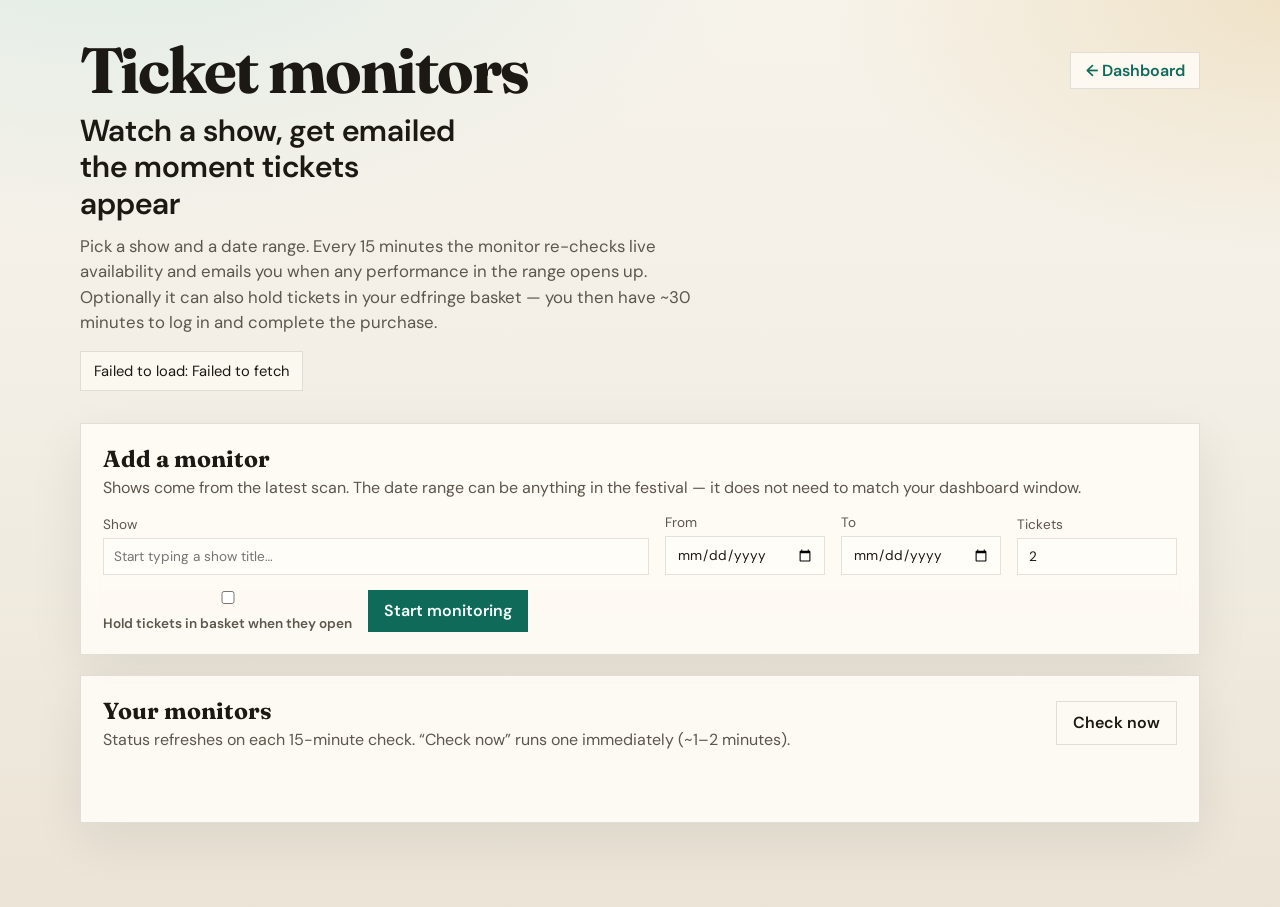
==== frontend/monitors.html @ 5736daee "Add show monitors: date-range availability alerts + optional basket hold - fringe_lib/monitors.py: M" ====
<!DOCTYPE html>
<html lang="en">
  <head>
    <meta charset="utf-8" />
    <meta name="viewport" content="width=device-width, initial-scale=1" />
    <title>Fringe Monitor — Ticket monitors</title>
    <link rel="preconnect" href="https://fonts.googleapis.com" />
    <link rel="preconnect" href="https://fonts.gstatic.com" crossorigin />
    <link
      href="https://fonts.googleapis.com/css2?family=DM+Sans:ital,opsz,wght@0,9..40,400;0,9..40,600;0,9..40,700;1,9..40,400&family=Fraunces:opsz,wght@9..144,600;9..144,700&display=swap"
      rel="stylesheet"
    />
    <link rel="stylesheet" href="./styles.css" />
    <script src="./config.js"></script>
  </head>
  <body>
    <div class="page">
      <header class="hero">
        <div class="hero-top">
          <p class="brand">Ticket monitors</p>
          <a class="back-link" href="./index.html">← Dashboard</a>
        </div>
        <h1>Watch a show, get emailed the moment tickets appear</h1>
        <p class="lede">
          Pick a show and a date range. Every 15 minutes the monitor re-checks live
          availability and emails you when any performance in the range opens up.
          Optionally it can also hold tickets in your edfringe basket — you then have
          ~30 minutes to log in and complete the purchase.
        </p>
        <div class="meta" id="monitor-meta">Loading monitors…</div>
      </header>

      <div id="creds-banner" class="creds-banner" hidden>
        ⚠️ Ticket holds are enabled on a monitor, but edfringe credentials are not
        configured on the server — alerts will still be emailed, holds will be
        skipped. See the README for the one-time <code>aws ssm put-parameter</code> setup.
      </div>

      <section class="panel" aria-labelledby="add-monitor-heading">
        <div class="panel-head">
          <h2 id="add-monitor-heading">Add a monitor</h2>
          <p>
            Shows come from the latest scan. The date range can be anything in the
            festival — it does not need to match your dashboard window.
          </p>
        </div>
        <form id="monitor-form" class="config-form">
          <label class="monitor-show-label">
            Show
            <input
              type="text"
              id="monitor-show"
              list="monitor-show-list"
              placeholder="Start typing a show title…"
              autocomplete="off"
              required
            />
            <datalist id="monitor-show-list"></datalist>
          </label>
          <label>
            From
            <input type="date" id="monitor-start" required />
          </label>
          <label>
            To
            <input type="date" id="monitor-end" required />
          </label>
          <label>
            Tickets
            <input type="number" id="monitor-qty" min="1" max="6" value="2" />
          </label>
          <label class="hold-check">
            <input type="checkbox" id="monitor-hold" />
            Hold tickets in basket when they open
          </label>
          <button type="submit">Start monitoring</button>
          <span id="monitor-form-status" class="status" role="status"></span>
        </form>
      </section>

      <section class="panel" aria-labelledby="monitors-heading">
        <div class="panel-head">
          <div class="panel-head-row">
            <div>
              <h2 id="monitors-heading">Your monitors</h2>
              <p>
                Status refreshes on each 15-minute check. “Check now” runs one
                immediately (~1–2 minutes).
              </p>
            </div>
            <button type="button" id="check-now-btn" class="btn-secondary">Check now</button>
          </div>
        </div>
        <div id="monitors-status" class="status"></div>
        <div class="table-wrap">
          <table id="monitors-table" hidden>
            <thead>
              <tr>
                <th>Show</th>
                <th>Date range</th>
                <th>Qty</th>
                <th>Hold</th>
                <th>Availability</th>
                <th>Last check</th>
                <th>Last alert / hold</th>
                <th></th>
              </tr>
            </thead>
            <tbody></tbody>
          </table>
        </div>
      </section>
    </div>
    <script src="./monitors.js"></script>
  </body>
</html>
---- frontend/styles.css ----
:root {
  --ink: #1c1915;
  --muted: #5c564c;
  --paper: #f3efe6;
  --panel: rgba(255, 252, 246, 0.88);
  --line: rgba(28, 25, 21, 0.12);
  --accent: #0f6a5a;
  --accent-soft: #d7efe9;
  --warn: #8a4b12;
  --danger: #8b2430;
  --danger-soft: #f5d7db;
  --ok: #1f6b3a;
  --shadow: 0 18px 50px rgba(28, 25, 21, 0.08);
  --font-display: "Fraunces", Georgia, serif;
  --font-body: "DM Sans", sans-serif;
}

* {
  box-sizing: border-box;
}

body {
  margin: 0;
  color: var(--ink);
  font-family: var(--font-body);
  background:
    radial-gradient(1200px 600px at 10% -10%, #dfece7 0%, transparent 55%),
    radial-gradient(900px 500px at 100% 0%, #efe2c8 0%, transparent 50%),
    linear-gradient(180deg, #f7f3ea 0%, var(--paper) 40%, #ebe4d6 100%);
  min-height: 100vh;
}

.page {
  width: min(1120px, calc(100% - 2rem));
  margin: 0 auto;
  padding: 2.5rem 0 4rem;
}

.hero {
  margin-bottom: 2rem;
}

.hero-top {
  display: flex;
  flex-wrap: wrap;
  align-items: flex-start;
  justify-content: space-between;
  gap: 0.85rem 1.25rem;
  margin-bottom: 0.75rem;
}

.brand {
  margin: 0;
  font-family: var(--font-display);
  font-size: clamp(2.4rem, 6vw, 4rem);
  font-weight: 700;
  letter-spacing: -0.03em;
  line-height: 0.95;
}

.user-switcher {
  display: inline-flex;
  border: 1px solid var(--line);
  background: rgba(255, 252, 246, 0.85);
  align-self: center;
}

.user-btn {
  appearance: none;
  border: none;
  background: transparent;
  color: var(--muted);
  padding: 0.45rem 0.9rem;
  cursor: pointer;
  font-weight: 600;
  font-size: 0.92rem;
}

.user-btn + .user-btn {
  border-left: 1px solid var(--line);
}

.user-btn:hover {
  filter: none;
  color: var(--ink);
  background: rgba(15, 106, 90, 0.06);
}

.user-btn[aria-pressed="true"] {
  background: var(--accent);
  color: #f7fffc;
}

.user-btn[aria-pressed="true"]:hover {
  filter: brightness(1.05);
  color: #f7fffc;
}

.hero h1 {
  margin: 0 0 0.75rem;
  max-width: 18ch;
  font-size: clamp(1.35rem, 2.6vw, 1.9rem);
  font-weight: 600;
  line-height: 1.2;
}

.lede {
  margin: 0 0 1rem;
  max-width: 52ch;
  color: var(--muted);
  font-size: 1.05rem;
  line-height: 1.5;
}

.meta {
  display: inline-flex;
  gap: 0.75rem;
  flex-wrap: wrap;
  padding: 0.55rem 0.8rem;
  border: 1px solid var(--line);
  background: rgba(255, 252, 246, 0.7);
  font-size: 0.92rem;
}

.panel {
  background: var(--panel);
  border: 1px solid var(--line);
  box-shadow: var(--shadow);
  padding: 1.25rem 1.35rem 1.4rem;
  margin-bottom: 1.25rem;
  backdrop-filter: blur(8px);
}

.panel-head h2 {
  margin: 0 0 0.25rem;
  font-family: var(--font-display);
  font-size: 1.45rem;
}

.panel-head p {
  margin: 0 0 1rem;
  color: var(--muted);
}

.panel-head-row {
  display: flex;
  flex-wrap: wrap;
  align-items: flex-start;
  justify-content: space-between;
  gap: 0.75rem 1rem;
  margin-bottom: 1rem;
}

.panel-head-row .panel-head,
.panel-head-row > div {
  min-width: 0;
  flex: 1 1 16rem;
}

.panel-head-row > button {
  flex: 0 0 auto;
  align-self: center;
}

.panel-head-row p {
  margin-bottom: 0;
}

.config-form,
.filters {
  display: flex;
  flex-wrap: wrap;
  gap: 0.85rem 1rem;
  align-items: end;
}

label {
  display: grid;
  gap: 0.35rem;
  font-size: 0.85rem;
  color: var(--muted);
}

input,
select,
button {
  font: inherit;
}

input,
select {
  min-width: 10rem;
  padding: 0.55rem 0.65rem;
  border: 1px solid var(--line);
  background: #fffdf8;
  color: var(--ink);
}

button,
.file-label {
  appearance: none;
  border: none;
  background: var(--accent);
  color: #f7fffc;
  padding: 0.65rem 1rem;
  cursor: pointer;
  font-weight: 600;
}

button:hover,
.file-label:hover {
  filter: brightness(1.05);
}

button:disabled,
button:disabled:hover {
  opacity: 0.45;
  filter: none;
  cursor: not-allowed;
}

.btn-secondary {
  background: transparent;
  color: var(--ink);
  border: 1px solid var(--line);
}

.btn-secondary:hover {
  filter: none;
  background: rgba(15, 106, 90, 0.08);
}

.confirm-dialog {
  border: 1px solid var(--line);
  background: #fffdf8;
  color: var(--ink);
  padding: 0;
  max-width: min(28rem, calc(100vw - 2rem));
  box-shadow: var(--shadow);
}

.confirm-dialog::backdrop {
  background: rgba(28, 25, 21, 0.45);
}

.confirm-dialog-form {
  display: grid;
  gap: 0.85rem;
  padding: 1.25rem 1.35rem 1.35rem;
}

.confirm-dialog h3 {
  margin: 0;
  font-family: var(--font-display);
  font-size: 1.35rem;
}

.confirm-dialog p {
  margin: 0;
  color: var(--muted);
  line-height: 1.45;
}

.confirm-check {
  display: flex;
  align-items: flex-start;
  gap: 0.55rem;
  color: var(--ink);
  font-size: 0.95rem;
}

.confirm-check input {
  min-width: 0;
  width: auto;
  margin-top: 0.2rem;
}

.confirm-actions {
  display: flex;
  flex-wrap: wrap;
  gap: 0.65rem;
  justify-content: flex-end;
  margin-top: 0.25rem;
}

.booking-dialog {
  max-width: min(26rem, calc(100vw - 2rem));
}

.booking-dialog .confirm-dialog-form {
  gap: 0.75rem;
}

.booking-dialog label {
  width: 100%;
}

.booking-dialog input[type="text"],
.booking-dialog input[type="date"],
.booking-dialog input[type="number"] {
  width: 100%;
  min-width: 0;
}

.optional {
  font-weight: 400;
  color: var(--muted);
}

.deal-fieldset {
  margin: 0;
  padding: 0.65rem 0.75rem 0.75rem;
  border: 1px solid var(--line);
  background: rgba(255, 253, 248, 0.6);
}

.deal-fieldset legend {
  padding: 0 0.25rem;
  font-size: 0.85rem;
  color: var(--muted);
}

.deal-checks {
  display: flex;
  flex-wrap: wrap;
  gap: 0.45rem 0.75rem;
}

.deal-check {
  display: inline-flex;
  align-items: center;
  gap: 0.35rem;
  margin: 0;
  color: var(--ink);
  font-size: 0.9rem;
  cursor: pointer;
}

.deal-check input {
  min-width: 0;
  width: auto;
  margin: 0;
}

.field-hint {
  margin: 0.55rem 0 0;
  color: var(--muted);
  font-size: 0.82rem;
  line-height: 1.35;
}

.btn-link {
  appearance: none;
  border: none;
  background: transparent;
  color: var(--accent);
  padding: 0;
  margin: 0;
  cursor: pointer;
  font: inherit;
  font-weight: 600;
  text-decoration: underline;
  text-underline-offset: 0.12em;
}

.btn-link:hover {
  filter: brightness(0.9);
}

.btn-link.danger {
  color: var(--danger);
}

.btn-row {
  display: inline-flex;
  flex-wrap: wrap;
  gap: 0.55rem 0.75rem;
  align-items: center;
}

.pill.booked {
  background: #e4ebe8;
  color: var(--accent);
}

.booked-price {
  font-variant-numeric: tabular-nums;
  font-weight: 600;
  white-space: nowrap;
}

.booked-empty {
  color: var(--muted);
  font-size: 0.92rem;
}

.file-label {
  display: inline-block;
  width: fit-content;
}

.file-label input {
  display: none;
}

.status {
  min-height: 1.25rem;
  color: var(--muted);
  font-size: 0.92rem;
  align-self: center;
}

.table-wrap {
  overflow-x: auto;
  margin-top: 0.85rem;
}

table {
  width: 100%;
  border-collapse: collapse;
  font-size: 0.92rem;
}

th,
td {
  text-align: left;
  padding: 0.65rem 0.55rem;
  border-bottom: 1px solid var(--line);
  vertical-align: top;
}

th {
  color: var(--muted);
  font-weight: 600;
  font-size: 0.8rem;
  text-transform: uppercase;
  letter-spacing: 0.04em;
}

a {
  color: var(--accent);
}

.pill {
  display: inline-block;
  padding: 0.15rem 0.45rem;
  font-size: 0.8rem;
  font-weight: 600;
}

.pill.sold_out {
  background: var(--danger-soft);
  color: var(--danger);
}

.pill.nearly_sold_out {
  background: #f3e2c8;
  color: var(--warn);
}

.pill.available {
  background: var(--accent-soft);
  color: var(--ok);
}

.pill.unknown {
  background: #ece7dc;
  color: var(--muted);
}

.dates {
  max-width: 18rem;
  color: var(--muted);
  font-size: 0.85rem;
}

.remaining {
  max-width: 22rem;
  font-size: 0.82rem;
  line-height: 1.55;
}

.rem {
  display: inline-block;
  margin: 0 0.35rem 0.25rem 0;
  padding: 0.1rem 0.4rem;
  white-space: nowrap;
  font-variant-numeric: tabular-nums;
  font-weight: 600;
}

.rem.sold_out {
  background: var(--danger-soft);
  color: var(--danger);
}

.rem.nearly_sold_out {
  background: #f3e2c8;
  color: var(--warn);
}

.rem.available {
  background: var(--accent-soft);
  color: var(--ok);
}

.rem.unknown {
  background: #ece7dc;
  color: var(--muted);
}

.rem .rem-count {
  margin-left: 0.2rem;
  font-size: 0.78em;
  font-weight: 700;
  opacity: 0.75;
}

.deals {
  max-width: 18rem;
  font-size: 0.82rem;
  line-height: 1.55;
}

.deal {
  display: inline-flex;
  align-items: center;
  flex-wrap: wrap;
  gap: 0.2rem;
  margin: 0 0.35rem 0.25rem 0;
  padding: 0.1rem 0.35rem;
  background: rgba(15, 106, 90, 0.08);
  border: 1px solid rgba(15, 106, 90, 0.18);
  white-space: nowrap;
}

.deal-date {
  font-weight: 600;
  font-variant-numeric: tabular-nums;
  color: var(--ink);
}

.deal-tag {
  font-size: 0.78em;
  font-weight: 700;
  letter-spacing: 0.02em;
  color: var(--accent);
}

.rem-group {
  display: inline-block;
  vertical-align: top;
  margin: 0 0.35rem 0.25rem 0;
}

.rem-group > summary {
  display: inline-block;
  margin: 0;
  list-style: none;
  cursor: pointer;
  user-select: none;
}

.rem-group > summary::-webkit-details-marker {
  display: none;
}

.rem-group > summary::after {
  content: "▾";
  margin-left: 0.25rem;
  font-size: 0.7em;
  opacity: 0.65;
}

.rem-group[open] > summary::after {
  content: "▴";
}

.rem-perfs {
  display: flex;
  flex-direction: column;
  align-items: flex-start;
  gap: 0.15rem;
  margin: 0.25rem 0 0.35rem;
  padding-left: 0.15rem;
}

.rem-perfs .rem {
  margin: 0;
}

.th-hint {
  font-weight: 500;
  color: var(--muted);
  font-size: 0.85em;
}

.trend-cell {
  white-space: nowrap;
  font-variant-numeric: tabular-nums;
}

.trend {
  display: inline-flex;
  align-items: center;
  gap: 0.35rem;
  font-size: 0.85rem;
  font-weight: 600;
}

.trend.muted {
  color: var(--muted);
  font-weight: 500;
}

.trend.up {
  color: var(--danger);
}

.trend.down {
  color: var(--ok);
}

.trend.flat {
  color: var(--muted);
}

.trend-spark {
  display: block;
  flex: 0 0 auto;
}

.trend-val {
  white-space: nowrap;
}

@media (max-width: 720px) {
  .page {
    width: min(100% - 1.25rem, 1120px);
    padding-top: 1.5rem;
  }

  input,
  select {
    min-width: 0;
    width: 100%;
  }

  .config-form label,
  .filters label {
    width: 100%;
  }
}

/* Ticket monitors page */
.back-link {
  align-self: center;
  color: var(--accent);
  font-weight: 600;
  text-decoration: none;
  border: 1px solid var(--line);
  background: rgba(255, 252, 246, 0.85);
  padding: 0.45rem 0.9rem;
}

.back-link:hover {
  background: rgba(15, 106, 90, 0.06);
}

.creds-banner {
  border: 1px solid var(--warn);
  background: #f3e2c8;
  color: var(--warn);
  padding: 0.7rem 0.9rem;
  margin-bottom: 1.25rem;
  font-size: 0.95rem;
}

.monitor-show-label {
  min-width: 18rem;
  flex: 1 1 18rem;
}

.hold-check {
  flex-direction: row !important;
  align-items: center;
  gap: 0.45rem;
  font-weight: 600;
}

.monitor-paused {
  opacity: 0.55;
}
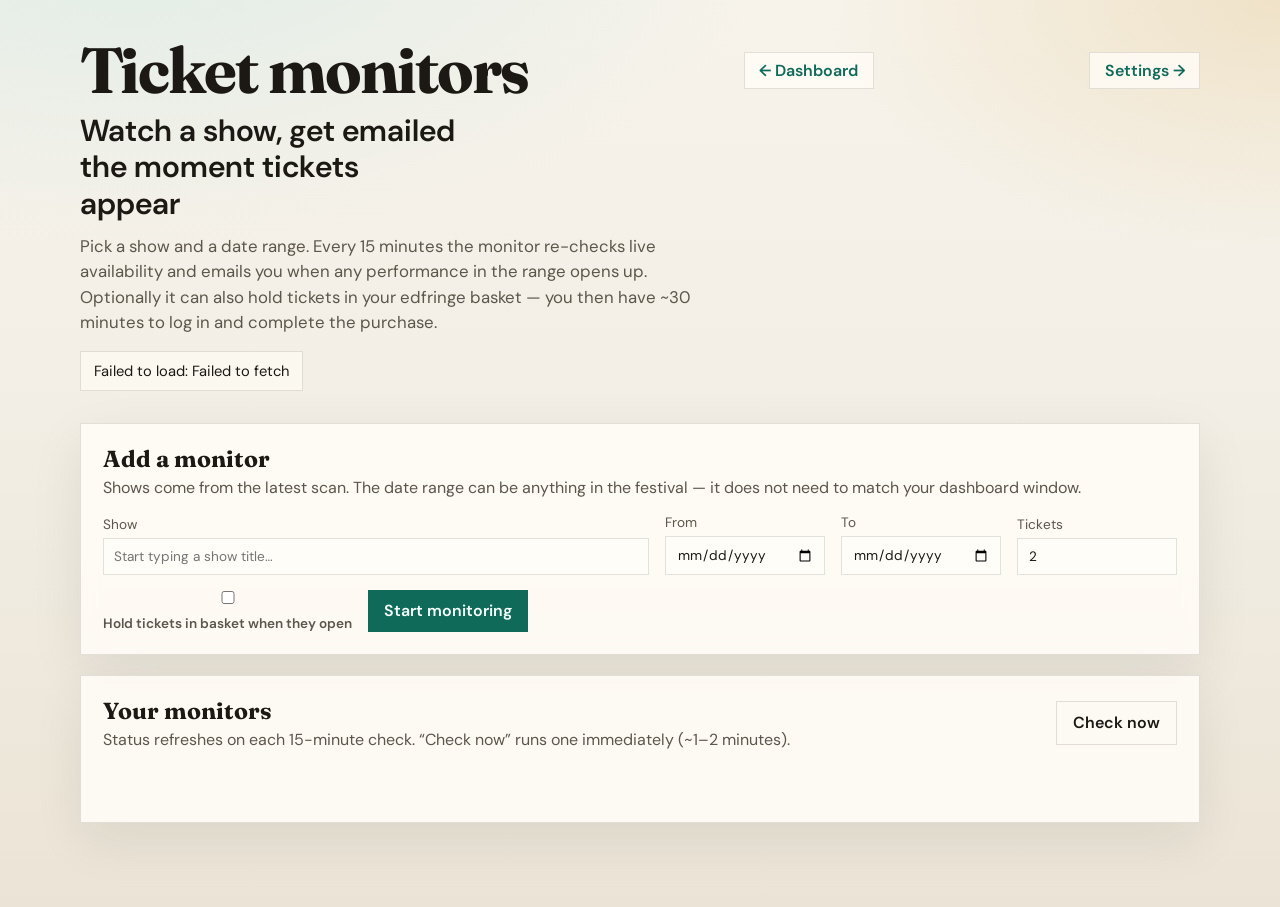
==== commit 9365b1c3: "Add PlanMyFringe account sync: schedule/wishlist import, scores, settings page - fringe_lib/planmyfr" ====
--- a/frontend/monitors.html
+++ b/frontend/monitors.html
@@ -19,6 +19,7 @@
         <div class="hero-top">
           <p class="brand">Ticket monitors</p>
           <a class="back-link" href="./index.html">← Dashboard</a>
+          <a class="back-link" href="./settings.html">Settings →</a>
         </div>
         <h1>Watch a show, get emailed the moment tickets appear</h1>
         <p class="lede">
--- a/frontend/styles.css
+++ b/frontend/styles.css
@@ -112,6 +112,25 @@
   line-height: 1.5;
 }
 
+.hero-actions {
+  display: flex;
+  align-items: center;
+  gap: 0.75rem;
+  flex-wrap: wrap;
+  margin: 0 0 1rem;
+}
+
+.sync-btn {
+  font-size: 1.05rem;
+  padding: 0.8rem 1.5rem;
+  letter-spacing: 0.01em;
+}
+
+.pill.score {
+  background: #efe6f7;
+  color: #6b3fa0;
+}
+
 .meta {
   display: inline-flex;
   gap: 0.75rem;
@@ -651,43 +670,43 @@
     width: 100%;
   }
 }
-
-/* Ticket monitors page */
-.back-link {
-  align-self: center;
-  color: var(--accent);
-  font-weight: 600;
-  text-decoration: none;
-  border: 1px solid var(--line);
-  background: rgba(255, 252, 246, 0.85);
-  padding: 0.45rem 0.9rem;
-}
-
-.back-link:hover {
-  background: rgba(15, 106, 90, 0.06);
-}
-
-.creds-banner {
-  border: 1px solid var(--warn);
-  background: #f3e2c8;
-  color: var(--warn);
-  padding: 0.7rem 0.9rem;
-  margin-bottom: 1.25rem;
-  font-size: 0.95rem;
-}
-
-.monitor-show-label {
-  min-width: 18rem;
-  flex: 1 1 18rem;
-}
-
-.hold-check {
-  flex-direction: row !important;
-  align-items: center;
-  gap: 0.45rem;
-  font-weight: 600;
-}
-
-.monitor-paused {
-  opacity: 0.55;
-}
+
+/* Ticket monitors page */
+.back-link {
+  align-self: center;
+  color: var(--accent);
+  font-weight: 600;
+  text-decoration: none;
+  border: 1px solid var(--line);
+  background: rgba(255, 252, 246, 0.85);
+  padding: 0.45rem 0.9rem;
+}
+
+.back-link:hover {
+  background: rgba(15, 106, 90, 0.06);
+}
+
+.creds-banner {
+  border: 1px solid var(--warn);
+  background: #f3e2c8;
+  color: var(--warn);
+  padding: 0.7rem 0.9rem;
+  margin-bottom: 1.25rem;
+  font-size: 0.95rem;
+}
+
+.monitor-show-label {
+  min-width: 18rem;
+  flex: 1 1 18rem;
+}
+
+.hold-check {
+  flex-direction: row !important;
+  align-items: center;
+  gap: 0.45rem;
+  font-weight: 600;
+}
+
+.monitor-paused {
+  opacity: 0.55;
+}
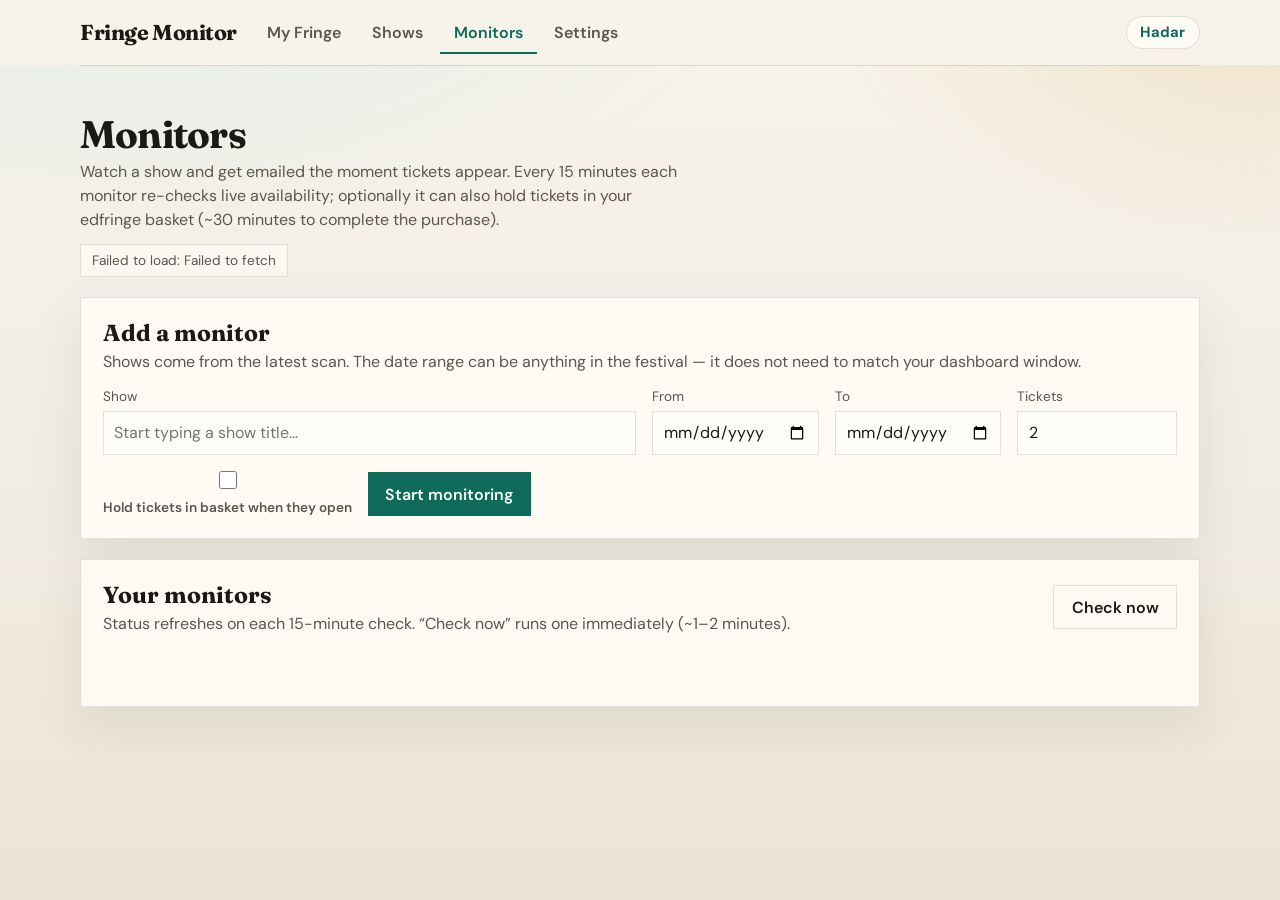
==== commit 9eb9343b: "Redesign UI: My Fringe itinerary, Shows browser, show detail pages, mobile-first nav Frontend restru" ====
--- a/frontend/monitors.html
+++ b/frontend/monitors.html
@@ -3,7 +3,7 @@
   <head>
     <meta charset="utf-8" />
     <meta name="viewport" content="width=device-width, initial-scale=1" />
-    <title>Fringe Monitor — Ticket monitors</title>
+    <title>Fringe Monitor — Monitors</title>
     <link rel="preconnect" href="https://fonts.googleapis.com" />
     <link rel="preconnect" href="https://fonts.gstatic.com" crossorigin />
     <link
@@ -13,20 +13,16 @@
     <link rel="stylesheet" href="./styles.css" />
     <script src="./config.js"></script>
   </head>
-  <body>
+  <body data-nav="monitors" data-page="monitors">
+    <div id="site-nav"></div>
     <div class="page">
-      <header class="hero">
-        <div class="hero-top">
-          <p class="brand">Ticket monitors</p>
-          <a class="back-link" href="./index.html">← Dashboard</a>
-          <a class="back-link" href="./settings.html">Settings →</a>
-        </div>
-        <h1>Watch a show, get emailed the moment tickets appear</h1>
+      <header class="page-head">
+        <h1>Monitors</h1>
         <p class="lede">
-          Pick a show and a date range. Every 15 minutes the monitor re-checks live
-          availability and emails you when any performance in the range opens up.
-          Optionally it can also hold tickets in your edfringe basket — you then have
-          ~30 minutes to log in and complete the purchase.
+          Watch a show and get emailed the moment tickets appear. Every 15
+          minutes each monitor re-checks live availability; optionally it can
+          also hold tickets in your edfringe basket (~30 minutes to complete
+          the purchase).
         </p>
         <div class="meta" id="monitor-meta">Loading monitors…</div>
       </header>
@@ -94,12 +90,11 @@
         </div>
         <div id="monitors-status" class="status"></div>
         <div class="table-wrap">
-          <table id="monitors-table" hidden>
+          <table id="monitors-table" class="cardable" hidden>
             <thead>
               <tr>
                 <th>Show</th>
                 <th>Date range</th>
-                <th>Qty</th>
                 <th>Hold</th>
                 <th>Availability</th>
                 <th>Last check</th>
@@ -112,6 +107,7 @@
         </div>
       </section>
     </div>
+    <script src="./ui.js"></script>
     <script src="./monitors.js"></script>
   </body>
 </html>
--- a/frontend/styles.css
+++ b/frontend/styles.css
@@ -1,712 +1,1196 @@
-:root {
-  --ink: #1c1915;
-  --muted: #5c564c;
-  --paper: #f3efe6;
-  --panel: rgba(255, 252, 246, 0.88);
-  --line: rgba(28, 25, 21, 0.12);
-  --accent: #0f6a5a;
-  --accent-soft: #d7efe9;
-  --warn: #8a4b12;
-  --danger: #8b2430;
-  --danger-soft: #f5d7db;
-  --ok: #1f6b3a;
-  --shadow: 0 18px 50px rgba(28, 25, 21, 0.08);
-  --font-display: "Fraunces", Georgia, serif;
-  --font-body: "DM Sans", sans-serif;
-}
-
-* {
-  box-sizing: border-box;
-}
-
-body {
-  margin: 0;
-  color: var(--ink);
-  font-family: var(--font-body);
-  background:
-    radial-gradient(1200px 600px at 10% -10%, #dfece7 0%, transparent 55%),
-    radial-gradient(900px 500px at 100% 0%, #efe2c8 0%, transparent 50%),
-    linear-gradient(180deg, #f7f3ea 0%, var(--paper) 40%, #ebe4d6 100%);
-  min-height: 100vh;
-}
-
-.page {
-  width: min(1120px, calc(100% - 2rem));
-  margin: 0 auto;
-  padding: 2.5rem 0 4rem;
-}
-
-.hero {
-  margin-bottom: 2rem;
-}
-
-.hero-top {
-  display: flex;
-  flex-wrap: wrap;
-  align-items: flex-start;
-  justify-content: space-between;
-  gap: 0.85rem 1.25rem;
-  margin-bottom: 0.75rem;
-}
-
-.brand {
-  margin: 0;
-  font-family: var(--font-display);
-  font-size: clamp(2.4rem, 6vw, 4rem);
-  font-weight: 700;
-  letter-spacing: -0.03em;
-  line-height: 0.95;
-}
-
-.user-switcher {
-  display: inline-flex;
-  border: 1px solid var(--line);
-  background: rgba(255, 252, 246, 0.85);
-  align-self: center;
-}
-
-.user-btn {
-  appearance: none;
-  border: none;
-  background: transparent;
-  color: var(--muted);
-  padding: 0.45rem 0.9rem;
-  cursor: pointer;
-  font-weight: 600;
-  font-size: 0.92rem;
-}
-
-.user-btn + .user-btn {
-  border-left: 1px solid var(--line);
-}
-
-.user-btn:hover {
-  filter: none;
-  color: var(--ink);
-  background: rgba(15, 106, 90, 0.06);
-}
-
-.user-btn[aria-pressed="true"] {
-  background: var(--accent);
-  color: #f7fffc;
-}
-
-.user-btn[aria-pressed="true"]:hover {
-  filter: brightness(1.05);
-  color: #f7fffc;
-}
-
-.hero h1 {
-  margin: 0 0 0.75rem;
-  max-width: 18ch;
-  font-size: clamp(1.35rem, 2.6vw, 1.9rem);
-  font-weight: 600;
-  line-height: 1.2;
-}
-
-.lede {
-  margin: 0 0 1rem;
-  max-width: 52ch;
-  color: var(--muted);
-  font-size: 1.05rem;
-  line-height: 1.5;
-}
-
-.hero-actions {
-  display: flex;
-  align-items: center;
-  gap: 0.75rem;
-  flex-wrap: wrap;
-  margin: 0 0 1rem;
-}
-
-.sync-btn {
-  font-size: 1.05rem;
-  padding: 0.8rem 1.5rem;
-  letter-spacing: 0.01em;
-}
-
-.pill.score {
-  background: #efe6f7;
-  color: #6b3fa0;
-}
-
-.meta {
-  display: inline-flex;
-  gap: 0.75rem;
-  flex-wrap: wrap;
-  padding: 0.55rem 0.8rem;
-  border: 1px solid var(--line);
-  background: rgba(255, 252, 246, 0.7);
-  font-size: 0.92rem;
-}
-
-.panel {
-  background: var(--panel);
-  border: 1px solid var(--line);
-  box-shadow: var(--shadow);
-  padding: 1.25rem 1.35rem 1.4rem;
-  margin-bottom: 1.25rem;
-  backdrop-filter: blur(8px);
-}
-
-.panel-head h2 {
-  margin: 0 0 0.25rem;
-  font-family: var(--font-display);
-  font-size: 1.45rem;
-}
-
-.panel-head p {
-  margin: 0 0 1rem;
-  color: var(--muted);
-}
-
-.panel-head-row {
-  display: flex;
-  flex-wrap: wrap;
-  align-items: flex-start;
-  justify-content: space-between;
-  gap: 0.75rem 1rem;
-  margin-bottom: 1rem;
-}
-
-.panel-head-row .panel-head,
-.panel-head-row > div {
-  min-width: 0;
-  flex: 1 1 16rem;
-}
-
-.panel-head-row > button {
-  flex: 0 0 auto;
-  align-self: center;
-}
-
-.panel-head-row p {
-  margin-bottom: 0;
-}
-
-.config-form,
-.filters {
-  display: flex;
-  flex-wrap: wrap;
-  gap: 0.85rem 1rem;
-  align-items: end;
-}
-
-label {
-  display: grid;
-  gap: 0.35rem;
-  font-size: 0.85rem;
-  color: var(--muted);
-}
-
-input,
-select,
-button {
-  font: inherit;
-}
-
-input,
-select {
-  min-width: 10rem;
-  padding: 0.55rem 0.65rem;
-  border: 1px solid var(--line);
-  background: #fffdf8;
-  color: var(--ink);
-}
-
-button,
-.file-label {
-  appearance: none;
-  border: none;
-  background: var(--accent);
-  color: #f7fffc;
-  padding: 0.65rem 1rem;
-  cursor: pointer;
-  font-weight: 600;
-}
-
-button:hover,
-.file-label:hover {
-  filter: brightness(1.05);
-}
-
-button:disabled,
-button:disabled:hover {
-  opacity: 0.45;
-  filter: none;
-  cursor: not-allowed;
-}
-
-.btn-secondary {
-  background: transparent;
-  color: var(--ink);
-  border: 1px solid var(--line);
-}
-
-.btn-secondary:hover {
-  filter: none;
-  background: rgba(15, 106, 90, 0.08);
-}
-
-.confirm-dialog {
-  border: 1px solid var(--line);
-  background: #fffdf8;
-  color: var(--ink);
-  padding: 0;
-  max-width: min(28rem, calc(100vw - 2rem));
-  box-shadow: var(--shadow);
-}
-
-.confirm-dialog::backdrop {
-  background: rgba(28, 25, 21, 0.45);
-}
-
-.confirm-dialog-form {
-  display: grid;
-  gap: 0.85rem;
-  padding: 1.25rem 1.35rem 1.35rem;
-}
-
-.confirm-dialog h3 {
-  margin: 0;
-  font-family: var(--font-display);
-  font-size: 1.35rem;
-}
-
-.confirm-dialog p {
-  margin: 0;
-  color: var(--muted);
-  line-height: 1.45;
-}
-
-.confirm-check {
-  display: flex;
-  align-items: flex-start;
-  gap: 0.55rem;
-  color: var(--ink);
-  font-size: 0.95rem;
-}
-
-.confirm-check input {
-  min-width: 0;
-  width: auto;
-  margin-top: 0.2rem;
-}
-
-.confirm-actions {
-  display: flex;
-  flex-wrap: wrap;
-  gap: 0.65rem;
-  justify-content: flex-end;
-  margin-top: 0.25rem;
-}
-
-.booking-dialog {
-  max-width: min(26rem, calc(100vw - 2rem));
-}
-
-.booking-dialog .confirm-dialog-form {
-  gap: 0.75rem;
-}
-
-.booking-dialog label {
-  width: 100%;
-}
-
-.booking-dialog input[type="text"],
-.booking-dialog input[type="date"],
-.booking-dialog input[type="number"] {
-  width: 100%;
-  min-width: 0;
-}
-
-.optional {
-  font-weight: 400;
-  color: var(--muted);
-}
-
-.deal-fieldset {
-  margin: 0;
-  padding: 0.65rem 0.75rem 0.75rem;
-  border: 1px solid var(--line);
-  background: rgba(255, 253, 248, 0.6);
-}
-
-.deal-fieldset legend {
-  padding: 0 0.25rem;
-  font-size: 0.85rem;
-  color: var(--muted);
-}
-
-.deal-checks {
-  display: flex;
-  flex-wrap: wrap;
-  gap: 0.45rem 0.75rem;
-}
-
-.deal-check {
-  display: inline-flex;
-  align-items: center;
-  gap: 0.35rem;
-  margin: 0;
-  color: var(--ink);
-  font-size: 0.9rem;
-  cursor: pointer;
-}
-
-.deal-check input {
-  min-width: 0;
-  width: auto;
-  margin: 0;
-}
-
-.field-hint {
-  margin: 0.55rem 0 0;
-  color: var(--muted);
-  font-size: 0.82rem;
-  line-height: 1.35;
-}
-
-.btn-link {
-  appearance: none;
-  border: none;
-  background: transparent;
-  color: var(--accent);
-  padding: 0;
-  margin: 0;
-  cursor: pointer;
-  font: inherit;
-  font-weight: 600;
-  text-decoration: underline;
-  text-underline-offset: 0.12em;
-}
-
-.btn-link:hover {
-  filter: brightness(0.9);
-}
-
-.btn-link.danger {
-  color: var(--danger);
-}
-
-.btn-row {
-  display: inline-flex;
-  flex-wrap: wrap;
-  gap: 0.55rem 0.75rem;
-  align-items: center;
-}
-
-.pill.booked {
-  background: #e4ebe8;
-  color: var(--accent);
-}
-
-.booked-price {
-  font-variant-numeric: tabular-nums;
-  font-weight: 600;
-  white-space: nowrap;
-}
-
-.booked-empty {
-  color: var(--muted);
-  font-size: 0.92rem;
-}
-
-.file-label {
-  display: inline-block;
-  width: fit-content;
-}
-
-.file-label input {
-  display: none;
-}
-
-.status {
-  min-height: 1.25rem;
-  color: var(--muted);
-  font-size: 0.92rem;
-  align-self: center;
-}
-
-.table-wrap {
-  overflow-x: auto;
-  margin-top: 0.85rem;
-}
-
-table {
-  width: 100%;
-  border-collapse: collapse;
-  font-size: 0.92rem;
-}
-
-th,
-td {
-  text-align: left;
-  padding: 0.65rem 0.55rem;
-  border-bottom: 1px solid var(--line);
-  vertical-align: top;
-}
-
-th {
-  color: var(--muted);
-  font-weight: 600;
-  font-size: 0.8rem;
-  text-transform: uppercase;
-  letter-spacing: 0.04em;
-}
-
-a {
-  color: var(--accent);
-}
-
-.pill {
-  display: inline-block;
-  padding: 0.15rem 0.45rem;
-  font-size: 0.8rem;
-  font-weight: 600;
-}
-
-.pill.sold_out {
-  background: var(--danger-soft);
-  color: var(--danger);
-}
-
-.pill.nearly_sold_out {
-  background: #f3e2c8;
-  color: var(--warn);
-}
-
-.pill.available {
-  background: var(--accent-soft);
-  color: var(--ok);
-}
-
-.pill.unknown {
-  background: #ece7dc;
-  color: var(--muted);
-}
-
-.dates {
-  max-width: 18rem;
-  color: var(--muted);
-  font-size: 0.85rem;
-}
-
-.remaining {
-  max-width: 22rem;
-  font-size: 0.82rem;
-  line-height: 1.55;
-}
-
-.rem {
-  display: inline-block;
-  margin: 0 0.35rem 0.25rem 0;
-  padding: 0.1rem 0.4rem;
-  white-space: nowrap;
-  font-variant-numeric: tabular-nums;
-  font-weight: 600;
-}
-
-.rem.sold_out {
-  background: var(--danger-soft);
-  color: var(--danger);
-}
-
-.rem.nearly_sold_out {
-  background: #f3e2c8;
-  color: var(--warn);
-}
-
-.rem.available {
-  background: var(--accent-soft);
-  color: var(--ok);
-}
-
-.rem.unknown {
-  background: #ece7dc;
-  color: var(--muted);
-}
-
-.rem .rem-count {
-  margin-left: 0.2rem;
-  font-size: 0.78em;
-  font-weight: 700;
-  opacity: 0.75;
-}
-
-.deals {
-  max-width: 18rem;
-  font-size: 0.82rem;
-  line-height: 1.55;
-}
-
-.deal {
-  display: inline-flex;
-  align-items: center;
-  flex-wrap: wrap;
-  gap: 0.2rem;
-  margin: 0 0.35rem 0.25rem 0;
-  padding: 0.1rem 0.35rem;
-  background: rgba(15, 106, 90, 0.08);
-  border: 1px solid rgba(15, 106, 90, 0.18);
-  white-space: nowrap;
-}
-
-.deal-date {
-  font-weight: 600;
-  font-variant-numeric: tabular-nums;
-  color: var(--ink);
-}
-
-.deal-tag {
-  font-size: 0.78em;
-  font-weight: 700;
-  letter-spacing: 0.02em;
-  color: var(--accent);
-}
-
-.rem-group {
-  display: inline-block;
-  vertical-align: top;
-  margin: 0 0.35rem 0.25rem 0;
-}
-
-.rem-group > summary {
-  display: inline-block;
-  margin: 0;
-  list-style: none;
-  cursor: pointer;
-  user-select: none;
-}
-
-.rem-group > summary::-webkit-details-marker {
-  display: none;
-}
-
-.rem-group > summary::after {
-  content: "▾";
-  margin-left: 0.25rem;
-  font-size: 0.7em;
-  opacity: 0.65;
-}
-
-.rem-group[open] > summary::after {
-  content: "▴";
-}
-
-.rem-perfs {
-  display: flex;
-  flex-direction: column;
-  align-items: flex-start;
-  gap: 0.15rem;
-  margin: 0.25rem 0 0.35rem;
-  padding-left: 0.15rem;
-}
-
-.rem-perfs .rem {
-  margin: 0;
-}
-
-.th-hint {
-  font-weight: 500;
-  color: var(--muted);
-  font-size: 0.85em;
-}
-
-.trend-cell {
-  white-space: nowrap;
-  font-variant-numeric: tabular-nums;
-}
-
-.trend {
-  display: inline-flex;
-  align-items: center;
-  gap: 0.35rem;
-  font-size: 0.85rem;
-  font-weight: 600;
-}
-
-.trend.muted {
-  color: var(--muted);
-  font-weight: 500;
-}
-
-.trend.up {
-  color: var(--danger);
-}
-
-.trend.down {
-  color: var(--ok);
-}
-
-.trend.flat {
-  color: var(--muted);
-}
-
-.trend-spark {
-  display: block;
-  flex: 0 0 auto;
-}
-
-.trend-val {
-  white-space: nowrap;
-}
-
-@media (max-width: 720px) {
-  .page {
-    width: min(100% - 1.25rem, 1120px);
-    padding-top: 1.5rem;
-  }
-
-  input,
-  select {
-    min-width: 0;
-    width: 100%;
-  }
-
-  .config-form label,
-  .filters label {
-    width: 100%;
-  }
-}
-
-/* Ticket monitors page */
-.back-link {
-  align-self: center;
-  color: var(--accent);
-  font-weight: 600;
-  text-decoration: none;
-  border: 1px solid var(--line);
-  background: rgba(255, 252, 246, 0.85);
-  padding: 0.45rem 0.9rem;
-}
-
-.back-link:hover {
-  background: rgba(15, 106, 90, 0.06);
-}
-
-.creds-banner {
-  border: 1px solid var(--warn);
-  background: #f3e2c8;
-  color: var(--warn);
-  padding: 0.7rem 0.9rem;
-  margin-bottom: 1.25rem;
-  font-size: 0.95rem;
-}
-
-.monitor-show-label {
-  min-width: 18rem;
-  flex: 1 1 18rem;
-}
-
-.hold-check {
-  flex-direction: row !important;
-  align-items: center;
-  gap: 0.45rem;
-  font-weight: 600;
-}
-
-.monitor-paused {
-  opacity: 0.55;
-}
+:root {
+  --ink: #1c1915;
+  --muted: #5c564c;
+  --paper: #f3efe6;
+  --panel: rgba(255, 252, 246, 0.88);
+  --line: rgba(28, 25, 21, 0.12);
+  --accent: #0f6a5a;
+  --accent-soft: #d7efe9;
+  --warn: #8a4b12;
+  --warn-soft: #f3e2c8;
+  --danger: #8b2430;
+  --danger-soft: #f5d7db;
+  --ok: #1f6b3a;
+  --shadow: 0 18px 50px rgba(28, 25, 21, 0.08);
+  --font-display: "Fraunces", Georgia, serif;
+  --font-body: "DM Sans", sans-serif;
+  --tap: 2.75rem; /* 44px minimum touch target */
+}
+
+* {
+  box-sizing: border-box;
+}
+
+body {
+  margin: 0;
+  color: var(--ink);
+  font-family: var(--font-body);
+  background:
+    radial-gradient(1200px 600px at 10% -10%, #dfece7 0%, transparent 55%),
+    radial-gradient(900px 500px at 100% 0%, #efe2c8 0%, transparent 50%),
+    linear-gradient(180deg, #f7f3ea 0%, var(--paper) 40%, #ebe4d6 100%);
+  min-height: 100vh;
+}
+
+.page {
+  width: min(1120px, calc(100% - 2rem));
+  margin: 0 auto;
+  padding: 1.5rem 0 4rem;
+}
+
+/* ---------------------------------------------------------------- nav */
+
+.site-header {
+  position: sticky;
+  top: 0;
+  z-index: 30;
+  display: flex;
+  align-items: center;
+  gap: 1rem;
+  width: min(1120px, calc(100% - 2rem));
+  margin: 0 auto;
+  padding: 0.65rem 0;
+  border-bottom: 1px solid var(--line);
+  background: transparent;
+}
+
+.site-header::before {
+  content: "";
+  position: absolute;
+  inset: 0 -100vmax;
+  z-index: -1;
+  background: rgba(247, 243, 234, 0.92);
+  backdrop-filter: blur(8px);
+}
+
+.site-brand {
+  font-family: var(--font-display);
+  font-weight: 700;
+  font-size: 1.35rem;
+  letter-spacing: -0.02em;
+  color: var(--ink);
+  text-decoration: none;
+  white-space: nowrap;
+}
+
+.site-links {
+  display: flex;
+  gap: 0.25rem;
+  flex: 1;
+}
+
+.nav-link {
+  display: inline-flex;
+  align-items: center;
+  min-height: var(--tap);
+  padding: 0.35rem 0.85rem;
+  color: var(--muted);
+  font-weight: 600;
+  text-decoration: none;
+}
+
+.nav-link:hover {
+  color: var(--ink);
+  background: rgba(15, 106, 90, 0.06);
+}
+
+.nav-link.active {
+  color: var(--accent);
+  box-shadow: inset 0 -2px 0 var(--accent);
+}
+
+.user-chip {
+  display: inline-flex;
+  align-items: center;
+  min-height: 2.1rem;
+  padding: 0.2rem 0.85rem;
+  border: 1px solid var(--line);
+  border-radius: 999px;
+  background: rgba(255, 252, 246, 0.85);
+  color: var(--accent);
+  font-weight: 700;
+  font-size: 0.92rem;
+  text-decoration: none;
+  white-space: nowrap;
+}
+
+.user-chip:hover {
+  background: rgba(15, 106, 90, 0.08);
+}
+
+.tabbar {
+  display: none;
+}
+
+@media (max-width: 760px) {
+  .site-links {
+    display: none;
+  }
+
+  .tabbar {
+    position: fixed;
+    bottom: 0;
+    left: 0;
+    right: 0;
+    z-index: 40;
+    display: grid;
+    grid-template-columns: repeat(4, 1fr);
+    border-top: 1px solid var(--line);
+    background: rgba(247, 243, 234, 0.96);
+    backdrop-filter: blur(10px);
+    padding: 0.3rem 0.25rem calc(0.4rem + env(safe-area-inset-bottom));
+  }
+
+  .tab {
+    display: flex;
+    flex-direction: column;
+    align-items: center;
+    gap: 0.15rem;
+    min-height: var(--tap);
+    justify-content: center;
+    color: var(--muted);
+    font-size: 0.7rem;
+    font-weight: 600;
+    text-decoration: none;
+  }
+
+  .tab svg {
+    width: 22px;
+    height: 22px;
+  }
+
+  .tab.active {
+    color: var(--accent);
+  }
+
+  body.has-tabbar .page {
+    padding-bottom: 6rem;
+  }
+}
+
+/* ---------------------------------------------------------------- page head */
+
+.page-head {
+  margin: 1.5rem 0 1.25rem;
+}
+
+.page-head h1 {
+  margin: 0 0 0.35rem;
+  font-family: var(--font-display);
+  font-size: clamp(1.7rem, 4.5vw, 2.4rem);
+  font-weight: 700;
+  letter-spacing: -0.02em;
+  line-height: 1.05;
+}
+
+.lede {
+  margin: 0 0 0.75rem;
+  max-width: 56ch;
+  color: var(--muted);
+  font-size: 1rem;
+  line-height: 1.5;
+}
+
+.meta {
+  display: inline-flex;
+  gap: 0.75rem;
+  flex-wrap: wrap;
+  padding: 0.45rem 0.7rem;
+  border: 1px solid var(--line);
+  background: rgba(255, 252, 246, 0.7);
+  font-size: 0.85rem;
+  color: var(--muted);
+}
+
+/* ---------------------------------------------------------------- panels */
+
+.panel {
+  background: var(--panel);
+  border: 1px solid var(--line);
+  box-shadow: var(--shadow);
+  padding: 1.25rem 1.35rem 1.4rem;
+  margin-bottom: 1.25rem;
+  backdrop-filter: blur(8px);
+}
+
+.panel-head h2 {
+  margin: 0 0 0.25rem;
+  font-family: var(--font-display);
+  font-size: 1.45rem;
+}
+
+.panel-head p {
+  margin: 0 0 1rem;
+  color: var(--muted);
+}
+
+.panel-head-row {
+  display: flex;
+  flex-wrap: wrap;
+  align-items: flex-start;
+  justify-content: space-between;
+  gap: 0.75rem 1rem;
+  margin-bottom: 1rem;
+}
+
+.panel-head-row .panel-head,
+.panel-head-row > div {
+  min-width: 0;
+  flex: 1 1 16rem;
+}
+
+.panel-head-row > button {
+  flex: 0 0 auto;
+  align-self: center;
+}
+
+.panel-head-row p {
+  margin-bottom: 0;
+}
+
+/* ---------------------------------------------------------------- forms */
+
+.config-form,
+.filters {
+  display: flex;
+  flex-wrap: wrap;
+  gap: 0.85rem 1rem;
+  align-items: end;
+}
+
+label {
+  display: grid;
+  gap: 0.35rem;
+  font-size: 0.85rem;
+  color: var(--muted);
+}
+
+input,
+select,
+button {
+  font: inherit;
+}
+
+input,
+select {
+  min-width: 10rem;
+  min-height: var(--tap);
+  padding: 0.5rem 0.65rem;
+  border: 1px solid var(--line);
+  background: #fffdf8;
+  color: var(--ink);
+  font-size: 1rem; /* ≥16px so iOS Safari doesn't auto-zoom on focus */
+}
+
+input[type="checkbox"],
+input[type="radio"] {
+  min-width: 0;
+  min-height: 0;
+  width: 1.1rem;
+  height: 1.1rem;
+  padding: 0;
+  accent-color: var(--accent);
+}
+
+button,
+.file-label {
+  appearance: none;
+  border: none;
+  background: var(--accent);
+  color: #f7fffc;
+  min-height: var(--tap);
+  padding: 0.55rem 1.1rem;
+  cursor: pointer;
+  font-weight: 600;
+}
+
+button:hover,
+.file-label:hover {
+  filter: brightness(1.05);
+}
+
+button:disabled,
+button:disabled:hover {
+  opacity: 0.45;
+  filter: none;
+  cursor: not-allowed;
+}
+
+.btn-secondary {
+  background: transparent;
+  color: var(--ink);
+  border: 1px solid var(--line);
+}
+
+.btn-secondary:hover {
+  filter: none;
+  background: rgba(15, 106, 90, 0.08);
+}
+
+.btn-link {
+  appearance: none;
+  border: none;
+  background: transparent;
+  color: var(--accent);
+  min-height: var(--tap);
+  padding: 0.35rem 0.35rem;
+  margin: 0;
+  cursor: pointer;
+  font: inherit;
+  font-weight: 600;
+  text-decoration: underline;
+  text-underline-offset: 0.12em;
+}
+
+.btn-link:hover {
+  filter: brightness(0.9);
+}
+
+.btn-link.danger {
+  color: var(--danger);
+}
+
+.btn-row {
+  display: inline-flex;
+  flex-wrap: wrap;
+  gap: 0.35rem 0.65rem;
+  align-items: center;
+}
+
+.file-label {
+  display: inline-flex;
+  align-items: center;
+  width: fit-content;
+}
+
+.file-label input {
+  display: none;
+}
+
+.status {
+  min-height: 1.25rem;
+  color: var(--muted);
+  font-size: 0.92rem;
+  align-self: center;
+}
+
+.optional {
+  font-weight: 400;
+  color: var(--muted);
+}
+
+.field-hint {
+  margin: 0.55rem 0 0;
+  color: var(--muted);
+  font-size: 0.82rem;
+  line-height: 1.35;
+}
+
+/* ---------------------------------------------------------------- chips + pills */
+
+.chip-row {
+  display: flex;
+  flex-wrap: wrap;
+  gap: 0.45rem;
+  align-items: center;
+  margin: 0 0 1rem;
+}
+
+.chip {
+  appearance: none;
+  display: inline-flex;
+  align-items: center;
+  min-height: 2.25rem;
+  padding: 0.25rem 0.9rem;
+  border: 1px solid var(--line);
+  border-radius: 999px;
+  background: rgba(255, 252, 246, 0.85);
+  color: var(--muted);
+  font-size: 0.9rem;
+  font-weight: 600;
+  cursor: pointer;
+}
+
+.chip:hover {
+  filter: none;
+  color: var(--ink);
+  background: rgba(15, 106, 90, 0.06);
+}
+
+.chip[aria-pressed="true"] {
+  background: var(--accent);
+  border-color: var(--accent);
+  color: #f7fffc;
+}
+
+.chip[aria-pressed="true"]:hover {
+  filter: brightness(1.05);
+  color: #f7fffc;
+}
+
+.pill {
+  display: inline-block;
+  padding: 0.15rem 0.45rem;
+  font-size: 0.8rem;
+  font-weight: 600;
+}
+
+.pill.sold_out {
+  background: var(--danger-soft);
+  color: var(--danger);
+}
+
+.pill.nearly_sold_out {
+  background: var(--warn-soft);
+  color: var(--warn);
+}
+
+.pill.available {
+  background: var(--accent-soft);
+  color: var(--ok);
+}
+
+.pill.unknown {
+  background: #ece7dc;
+  color: var(--muted);
+}
+
+.pill.booked {
+  background: #e4ebe8;
+  color: var(--accent);
+}
+
+.pill.score {
+  background: #efe6f7;
+  color: #6b3fa0;
+}
+
+/* ---------------------------------------------------------------- tables */
+
+.table-wrap {
+  overflow-x: auto;
+  margin-top: 0.85rem;
+}
+
+table {
+  width: 100%;
+  border-collapse: collapse;
+  font-size: 0.92rem;
+}
+
+th,
+td {
+  text-align: left;
+  padding: 0.65rem 0.55rem;
+  border-bottom: 1px solid var(--line);
+  vertical-align: top;
+}
+
+th {
+  color: var(--muted);
+  font-weight: 600;
+  font-size: 0.8rem;
+  text-transform: uppercase;
+  letter-spacing: 0.04em;
+}
+
+a {
+  color: var(--accent);
+}
+
+.dates {
+  max-width: 18rem;
+  color: var(--muted);
+  font-size: 0.85rem;
+}
+
+.show-title-link {
+  color: var(--ink);
+  font-weight: 700;
+  text-decoration: none;
+}
+
+.show-title-link:hover {
+  color: var(--accent);
+  text-decoration: underline;
+  text-underline-offset: 0.14em;
+}
+
+tr.past-row td,
+.itin-card.past {
+  opacity: 0.55;
+}
+
+.past-toggle {
+  display: inline-flex;
+  align-items: center;
+  gap: 0.4rem;
+  font-size: 0.92rem;
+  color: var(--muted);
+}
+
+/* Card-ified tables on small screens: thead hidden, each row becomes a
+   stacked card, labelled cells take their heading from data-th. */
+@media (max-width: 760px) {
+  table.cardable,
+  table.cardable tbody,
+  table.cardable tr,
+  table.cardable td {
+    display: block;
+    width: 100%;
+  }
+
+  table.cardable thead {
+    display: none;
+  }
+
+  table.cardable tr {
+    border: 1px solid var(--line);
+    background: #fffdf8;
+    padding: 0.65rem 0.8rem;
+    margin-bottom: 0.75rem;
+  }
+
+  table.cardable td {
+    border-bottom: none;
+    padding: 0.25rem 0;
+    max-width: none;
+  }
+
+  table.cardable td[data-th]::before {
+    content: attr(data-th);
+    display: block;
+    color: var(--muted);
+    font-weight: 600;
+    font-size: 0.72rem;
+    text-transform: uppercase;
+    letter-spacing: 0.04em;
+    margin-bottom: 0.15rem;
+  }
+
+  table.cardable td:empty {
+    display: none;
+  }
+}
+
+/* ---------------------------------------------------------------- availability chips */
+
+.remaining {
+  max-width: 22rem;
+  font-size: 0.82rem;
+  line-height: 1.55;
+}
+
+.rem {
+  display: inline-block;
+  margin: 0 0.35rem 0.25rem 0;
+  padding: 0.1rem 0.4rem;
+  white-space: nowrap;
+  font-variant-numeric: tabular-nums;
+  font-weight: 600;
+}
+
+.rem.sold_out {
+  background: var(--danger-soft);
+  color: var(--danger);
+}
+
+.rem.nearly_sold_out {
+  background: var(--warn-soft);
+  color: var(--warn);
+}
+
+.rem.available {
+  background: var(--accent-soft);
+  color: var(--ok);
+}
+
+.rem.unknown {
+  background: #ece7dc;
+  color: var(--muted);
+}
+
+.rem .rem-count {
+  margin-left: 0.2rem;
+  font-size: 0.78em;
+  font-weight: 700;
+  opacity: 0.75;
+}
+
+.rem-group {
+  display: inline-block;
+  vertical-align: top;
+  margin: 0 0.35rem 0.25rem 0;
+}
+
+.rem-group > summary {
+  display: inline-block;
+  margin: 0;
+  list-style: none;
+  cursor: pointer;
+  user-select: none;
+}
+
+.rem-group > summary::-webkit-details-marker {
+  display: none;
+}
+
+.rem-group > summary::after {
+  content: "▾";
+  margin-left: 0.25rem;
+  font-size: 0.7em;
+  opacity: 0.65;
+}
+
+.rem-group[open] > summary::after {
+  content: "▴";
+}
+
+.rem-perfs {
+  display: flex;
+  flex-direction: column;
+  align-items: flex-start;
+  gap: 0.15rem;
+  margin: 0.25rem 0 0.35rem;
+  padding-left: 0.15rem;
+}
+
+.rem-perfs .rem {
+  margin: 0;
+}
+
+/* ---------------------------------------------------------------- deals */
+
+.deals {
+  max-width: 18rem;
+  font-size: 0.82rem;
+  line-height: 1.55;
+}
+
+.deal {
+  display: inline-flex;
+  align-items: center;
+  flex-wrap: wrap;
+  gap: 0.2rem;
+  margin: 0 0.35rem 0.25rem 0;
+  padding: 0.1rem 0.35rem;
+  background: rgba(15, 106, 90, 0.08);
+  border: 1px solid rgba(15, 106, 90, 0.18);
+  white-space: nowrap;
+}
+
+.deal-date {
+  font-weight: 600;
+  font-variant-numeric: tabular-nums;
+  color: var(--ink);
+}
+
+.deal-tag {
+  font-size: 0.78em;
+  font-weight: 700;
+  letter-spacing: 0.02em;
+  color: var(--accent);
+}
+
+/* ---------------------------------------------------------------- trend */
+
+.trend-cell {
+  white-space: nowrap;
+  font-variant-numeric: tabular-nums;
+}
+
+.trend {
+  display: inline-flex;
+  align-items: center;
+  gap: 0.35rem;
+  font-size: 0.85rem;
+  font-weight: 600;
+}
+
+.trend.muted {
+  color: var(--muted);
+  font-weight: 500;
+}
+
+.trend.up {
+  color: var(--danger);
+}
+
+.trend.down {
+  color: var(--ok);
+}
+
+.trend.flat {
+  color: var(--muted);
+}
+
+.trend-spark {
+  display: block;
+  flex: 0 0 auto;
+}
+
+.trend-val {
+  white-space: nowrap;
+}
+
+.th-hint {
+  font-weight: 500;
+  color: var(--muted);
+  font-size: 0.85em;
+}
+
+/* ---------------------------------------------------------------- itinerary (My Fringe) */
+
+.day-group {
+  margin: 1.5rem 0 0.5rem;
+}
+
+.day-group h3 {
+  margin: 0 0 0.6rem;
+  font-family: var(--font-display);
+  font-size: 1.15rem;
+  letter-spacing: 0.01em;
+}
+
+.itin-card {
+  display: grid;
+  grid-template-columns: 3.6rem 1fr;
+  gap: 0.15rem 0.85rem;
+  border: 1px solid var(--line);
+  background: #fffdf8;
+  padding: 0.7rem 0.85rem;
+  margin-bottom: 0.6rem;
+}
+
+.itin-time {
+  grid-row: 1 / span 3;
+  font-variant-numeric: tabular-nums;
+  font-weight: 700;
+  color: var(--muted);
+  padding-top: 0.1rem;
+}
+
+.itin-title {
+  min-width: 0;
+  font-size: 1rem;
+  line-height: 1.3;
+}
+
+.itin-venue {
+  color: var(--muted);
+  font-size: 0.85rem;
+}
+
+.itin-tags {
+  display: flex;
+  flex-wrap: wrap;
+  gap: 0.3rem 0.4rem;
+  align-items: center;
+  margin-top: 0.3rem;
+}
+
+.itin-actions {
+  grid-column: 2;
+  margin-top: 0.15rem;
+}
+
+.itin-empty {
+  color: var(--muted);
+  padding: 1rem 0.25rem;
+}
+
+.booked-price {
+  font-variant-numeric: tabular-nums;
+  font-weight: 600;
+  white-space: nowrap;
+}
+
+/* ---------------------------------------------------------------- advanced filters */
+
+.adv-filters {
+  margin: 0 0 1rem;
+}
+
+.adv-filters > summary {
+  display: inline-flex;
+  align-items: center;
+  gap: 0.4rem;
+  min-height: 2.25rem;
+  padding: 0.25rem 0.9rem;
+  border: 1px solid var(--line);
+  border-radius: 999px;
+  background: rgba(255, 252, 246, 0.85);
+  color: var(--muted);
+  font-size: 0.9rem;
+  font-weight: 600;
+  cursor: pointer;
+  list-style: none;
+  user-select: none;
+}
+
+.adv-filters > summary::-webkit-details-marker {
+  display: none;
+}
+
+.adv-filters > summary::after {
+  content: "▾";
+  font-size: 0.8em;
+  opacity: 0.7;
+}
+
+.adv-filters[open] > summary::after {
+  content: "▴";
+}
+
+.adv-filters .filters {
+  margin-top: 0.85rem;
+  padding: 0.85rem 0.9rem;
+  border: 1px solid var(--line);
+  background: rgba(255, 253, 248, 0.6);
+}
+
+.search-row {
+  display: flex;
+  flex-wrap: wrap;
+  gap: 0.6rem;
+  align-items: center;
+  margin-bottom: 0.85rem;
+}
+
+.search-row input[type="search"] {
+  flex: 1 1 14rem;
+}
+
+.show-more-row {
+  display: flex;
+  justify-content: center;
+  margin-top: 1rem;
+}
+
+/* ---------------------------------------------------------------- dialogs */
+
+.confirm-dialog {
+  border: 1px solid var(--line);
+  background: #fffdf8;
+  color: var(--ink);
+  padding: 0;
+  max-width: min(28rem, calc(100vw - 2rem));
+  box-shadow: var(--shadow);
+}
+
+.confirm-dialog::backdrop {
+  background: rgba(28, 25, 21, 0.45);
+}
+
+.confirm-dialog-form {
+  display: grid;
+  gap: 0.85rem;
+  padding: 1.25rem 1.35rem 1.35rem;
+}
+
+.confirm-dialog h3 {
+  margin: 0;
+  font-family: var(--font-display);
+  font-size: 1.35rem;
+}
+
+.confirm-dialog p {
+  margin: 0;
+  color: var(--muted);
+  line-height: 1.45;
+}
+
+.confirm-check {
+  display: flex;
+  align-items: flex-start;
+  gap: 0.55rem;
+  color: var(--ink);
+  font-size: 0.95rem;
+}
+
+.confirm-check input {
+  min-width: 0;
+  min-height: 0;
+  width: auto;
+  margin-top: 0.2rem;
+}
+
+.confirm-actions {
+  display: flex;
+  flex-wrap: wrap;
+  gap: 0.65rem;
+  justify-content: flex-end;
+  margin-top: 0.25rem;
+}
+
+.booking-dialog {
+  max-width: min(26rem, calc(100vw - 2rem));
+}
+
+.booking-dialog .confirm-dialog-form {
+  gap: 0.75rem;
+}
+
+.booking-dialog label {
+  width: 100%;
+}
+
+.booking-dialog input[type="text"],
+.booking-dialog input[type="date"],
+.booking-dialog input[type="number"] {
+  width: 100%;
+  min-width: 0;
+}
+
+.deal-fieldset {
+  margin: 0;
+  padding: 0.65rem 0.75rem 0.75rem;
+  border: 1px solid var(--line);
+  background: rgba(255, 253, 248, 0.6);
+}
+
+.deal-fieldset legend {
+  padding: 0 0.25rem;
+  font-size: 0.85rem;
+  color: var(--muted);
+}
+
+.deal-checks {
+  display: flex;
+  flex-wrap: wrap;
+  gap: 0.45rem 0.75rem;
+}
+
+.deal-check {
+  display: inline-flex;
+  align-items: center;
+  gap: 0.35rem;
+  margin: 0;
+  color: var(--ink);
+  font-size: 0.9rem;
+  cursor: pointer;
+}
+
+.deal-check input {
+  min-width: 0;
+  min-height: 0;
+  width: auto;
+  margin: 0;
+}
+
+.hold-check {
+  flex-direction: row !important;
+  align-items: center;
+  gap: 0.45rem;
+  font-weight: 600;
+}
+
+.hold-check input {
+  min-width: 0;
+  min-height: 0;
+  width: auto;
+}
+
+/* ---------------------------------------------------------------- show detail page */
+
+.show-head {
+  margin: 1.5rem 0 1rem;
+}
+
+.show-head h1 {
+  margin: 0;
+  font-family: var(--font-display);
+  font-size: clamp(1.7rem, 4.5vw, 2.4rem);
+  font-weight: 700;
+  letter-spacing: -0.02em;
+  line-height: 1.05;
+}
+
+.show-head .genre-line {
+  color: var(--muted);
+  margin: 0.25rem 0 0.5rem;
+}
+
+.show-desc {
+  max-width: 62ch;
+  line-height: 1.6;
+  white-space: pre-line;
+}
+
+.fact-row {
+  display: flex;
+  flex-wrap: wrap;
+  gap: 0.45rem;
+  margin: 0.75rem 0;
+}
+
+.fact {
+  display: inline-flex;
+  align-items: center;
+  gap: 0.35rem;
+  padding: 0.25rem 0.7rem;
+  border: 1px solid var(--line);
+  background: rgba(255, 252, 246, 0.85);
+  font-size: 0.88rem;
+  color: var(--muted);
+  font-weight: 600;
+}
+
+.info-grid {
+  display: grid;
+  grid-template-columns: repeat(auto-fit, minmax(16rem, 1fr));
+  gap: 1rem;
+  margin: 1rem 0;
+  align-items: start;
+}
+
+.info-grid .panel {
+  margin-bottom: 0;
+}
+
+.ticket-links {
+  display: flex;
+  flex-wrap: wrap;
+  gap: 0.65rem;
+  margin-top: 0.75rem;
+}
+
+.ticket-btn {
+  display: inline-flex;
+  align-items: center;
+  justify-content: center;
+  gap: 0.45rem;
+  min-height: var(--tap);
+  padding: 0.55rem 1.2rem;
+  background: var(--accent);
+  color: #f7fffc;
+  font-weight: 700;
+  text-decoration: none;
+}
+
+.ticket-btn:hover {
+  filter: brightness(1.05);
+}
+
+.ticket-btn.alt {
+  background: transparent;
+  color: var(--accent);
+  border: 1px solid var(--accent);
+}
+
+.ticket-btn.alt:hover {
+  filter: none;
+  background: rgba(15, 106, 90, 0.08);
+}
+
+.venue-block + .venue-block {
+  margin-top: 1rem;
+  padding-top: 1rem;
+  border-top: 1px solid var(--line);
+}
+
+.venue-block .addr {
+  color: var(--muted);
+  margin: 0.2rem 0 0.5rem;
+}
+
+.map-link {
+  display: inline-flex;
+  align-items: center;
+  gap: 0.35rem;
+  min-height: 2.25rem;
+  font-weight: 700;
+}
+
+.show-image {
+  max-width: min(22rem, 100%);
+  border: 1px solid var(--line);
+  box-shadow: var(--shadow);
+  margin: 0.75rem 0;
+}
+
+.back-inline {
+  display: inline-flex;
+  align-items: center;
+  gap: 0.3rem;
+  min-height: 2.25rem;
+  color: var(--accent);
+  font-weight: 600;
+  text-decoration: none;
+}
+
+.back-inline:hover {
+  text-decoration: underline;
+  text-underline-offset: 0.14em;
+}
+
+/* ---------------------------------------------------------------- misc */
+
+.creds-banner {
+  border: 1px solid var(--warn);
+  background: var(--warn-soft);
+  color: var(--warn);
+  padding: 0.7rem 0.9rem;
+  margin-bottom: 1.25rem;
+  font-size: 0.95rem;
+}
+
+.monitor-show-label {
+  min-width: 18rem;
+  flex: 1 1 18rem;
+}
+
+.monitor-paused {
+  opacity: 0.55;
+}
+
+.sync-btn {
+  font-size: 1rem;
+  padding: 0.7rem 1.4rem;
+  letter-spacing: 0.01em;
+}
+
+.action-row {
+  display: flex;
+  align-items: center;
+  gap: 0.6rem 0.85rem;
+  flex-wrap: wrap;
+  margin: 0 0 1rem;
+}
+
+/* ---------------------------------------------------------------- small screens */
+
+@media (max-width: 760px) {
+  .page {
+    width: min(100% - 1.5rem, 1120px);
+    padding-top: 0.75rem;
+  }
+
+  .site-header {
+    width: min(100% - 1.5rem, 1120px);
+  }
+
+  input,
+  select {
+    min-width: 0;
+    width: 100%;
+  }
+
+  .config-form label,
+  .filters label {
+    width: 100%;
+  }
+
+  .config-form button,
+  .config-form .status {
+    width: 100%;
+  }
+
+  .panel {
+    padding: 1rem 0.9rem 1.1rem;
+  }
+
+  .itin-card {
+    grid-template-columns: 3rem 1fr;
+  }
+}
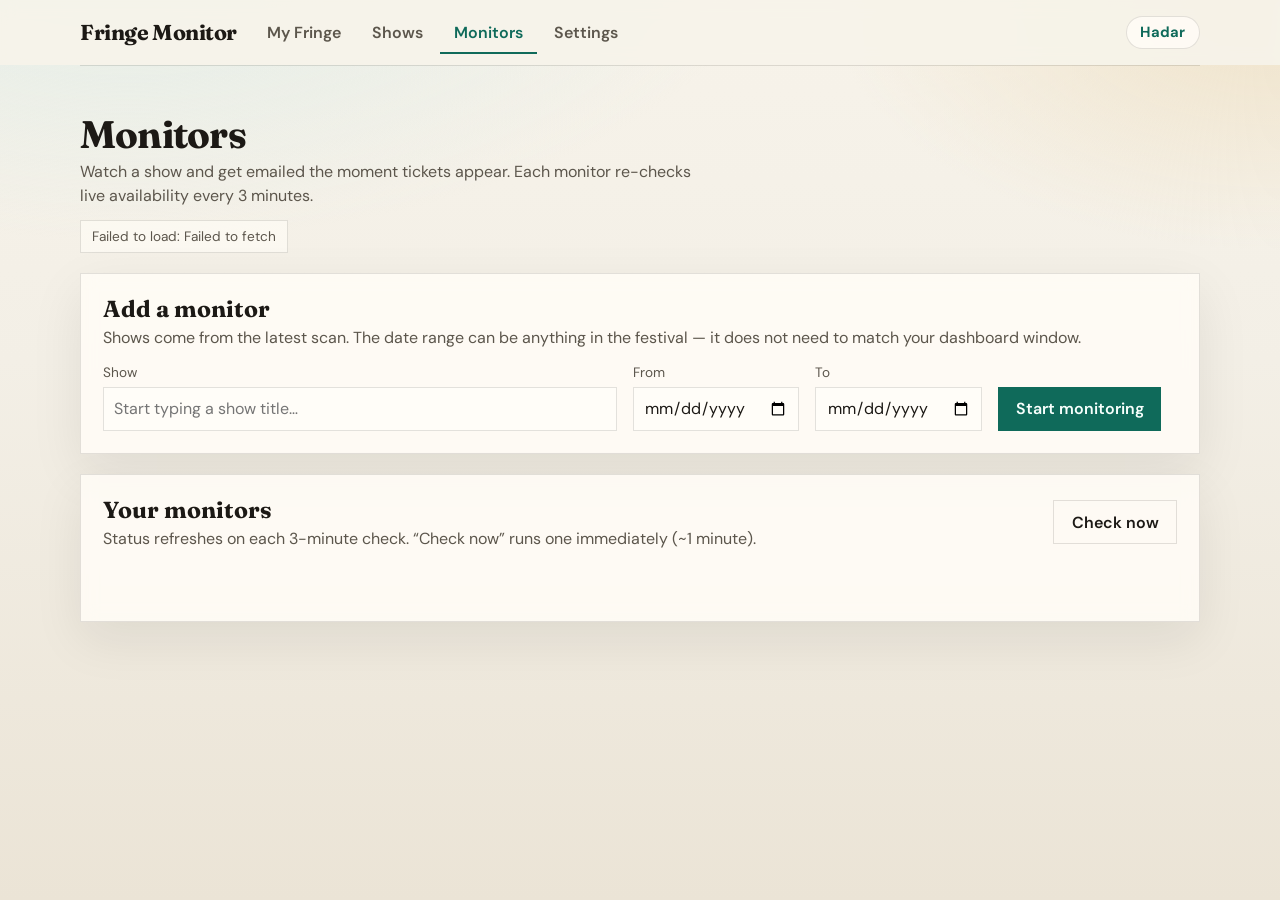
==== commit 98e4f9ea: "Remove auto-hold; monitors are notifications-only Live testing showed the basket hold can't work: ne" ====
--- a/frontend/monitors.html
+++ b/frontend/monitors.html
@@ -19,19 +19,11 @@
       <header class="page-head">
         <h1>Monitors</h1>
         <p class="lede">
-          Watch a show and get emailed the moment tickets appear. Every 15
-          minutes each monitor re-checks live availability; optionally it can
-          also hold tickets in your edfringe basket (~30 minutes to complete
-          the purchase).
+          Watch a show and get emailed the moment tickets appear. Each monitor
+          re-checks live availability every 3 minutes.
         </p>
         <div class="meta" id="monitor-meta">Loading monitors…</div>
       </header>
-
-      <div id="creds-banner" class="creds-banner" hidden>
-        ⚠️ Ticket holds are enabled on a monitor, but edfringe credentials are not
-        configured on the server — alerts will still be emailed, holds will be
-        skipped. See the README for the one-time <code>aws ssm put-parameter</code> setup.
-      </div>
 
       <section class="panel" aria-labelledby="add-monitor-heading">
         <div class="panel-head">
@@ -62,14 +54,6 @@
             To
             <input type="date" id="monitor-end" required />
           </label>
-          <label>
-            Tickets
-            <input type="number" id="monitor-qty" min="1" max="6" value="2" />
-          </label>
-          <label class="hold-check">
-            <input type="checkbox" id="monitor-hold" />
-            Hold tickets in basket when they open
-          </label>
           <button type="submit">Start monitoring</button>
           <span id="monitor-form-status" class="status" role="status"></span>
         </form>
@@ -81,8 +65,8 @@
             <div>
               <h2 id="monitors-heading">Your monitors</h2>
               <p>
-                Status refreshes on each 15-minute check. “Check now” runs one
-                immediately (~1–2 minutes).
+                Status refreshes on each 3-minute check. “Check now” runs one
+                immediately (~1 minute).
               </p>
             </div>
             <button type="button" id="check-now-btn" class="btn-secondary">Check now</button>
@@ -95,10 +79,9 @@
               <tr>
                 <th>Show</th>
                 <th>Date range</th>
-                <th>Hold</th>
                 <th>Availability</th>
                 <th>Last check</th>
-                <th>Last alert / hold</th>
+                <th>Last alert</th>
                 <th></th>
               </tr>
             </thead>
--- a/frontend/styles.css
+++ b/frontend/styles.css
@@ -741,8 +741,27 @@
 
 /* ---------------------------------------------------------------- itinerary (My Fringe) */
 
+/* Desktop gets full tables; the card layout is mobile-only. */
+.mobile-cards {
+  display: none;
+}
+
+@media (max-width: 760px) {
+  .mobile-cards {
+    display: block;
+  }
+
+  .desktop-table {
+    display: none;
+  }
+}
+
 .day-group {
   margin: 1.5rem 0 0.5rem;
+}
+
+.day-group .table-wrap {
+  margin-top: 0;
 }
 
 .day-group h3 {
@@ -976,19 +995,6 @@
   min-height: 0;
   width: auto;
   margin: 0;
-}
-
-.hold-check {
-  flex-direction: row !important;
-  align-items: center;
-  gap: 0.45rem;
-  font-weight: 600;
-}
-
-.hold-check input {
-  min-width: 0;
-  min-height: 0;
-  width: auto;
 }
 
 /* ---------------------------------------------------------------- show detail page */
@@ -1126,15 +1132,6 @@
 
 /* ---------------------------------------------------------------- misc */
 
-.creds-banner {
-  border: 1px solid var(--warn);
-  background: var(--warn-soft);
-  color: var(--warn);
-  padding: 0.7rem 0.9rem;
-  margin-bottom: 1.25rem;
-  font-size: 0.95rem;
-}
-
 .monitor-show-label {
   min-width: 18rem;
   flex: 1 1 18rem;
